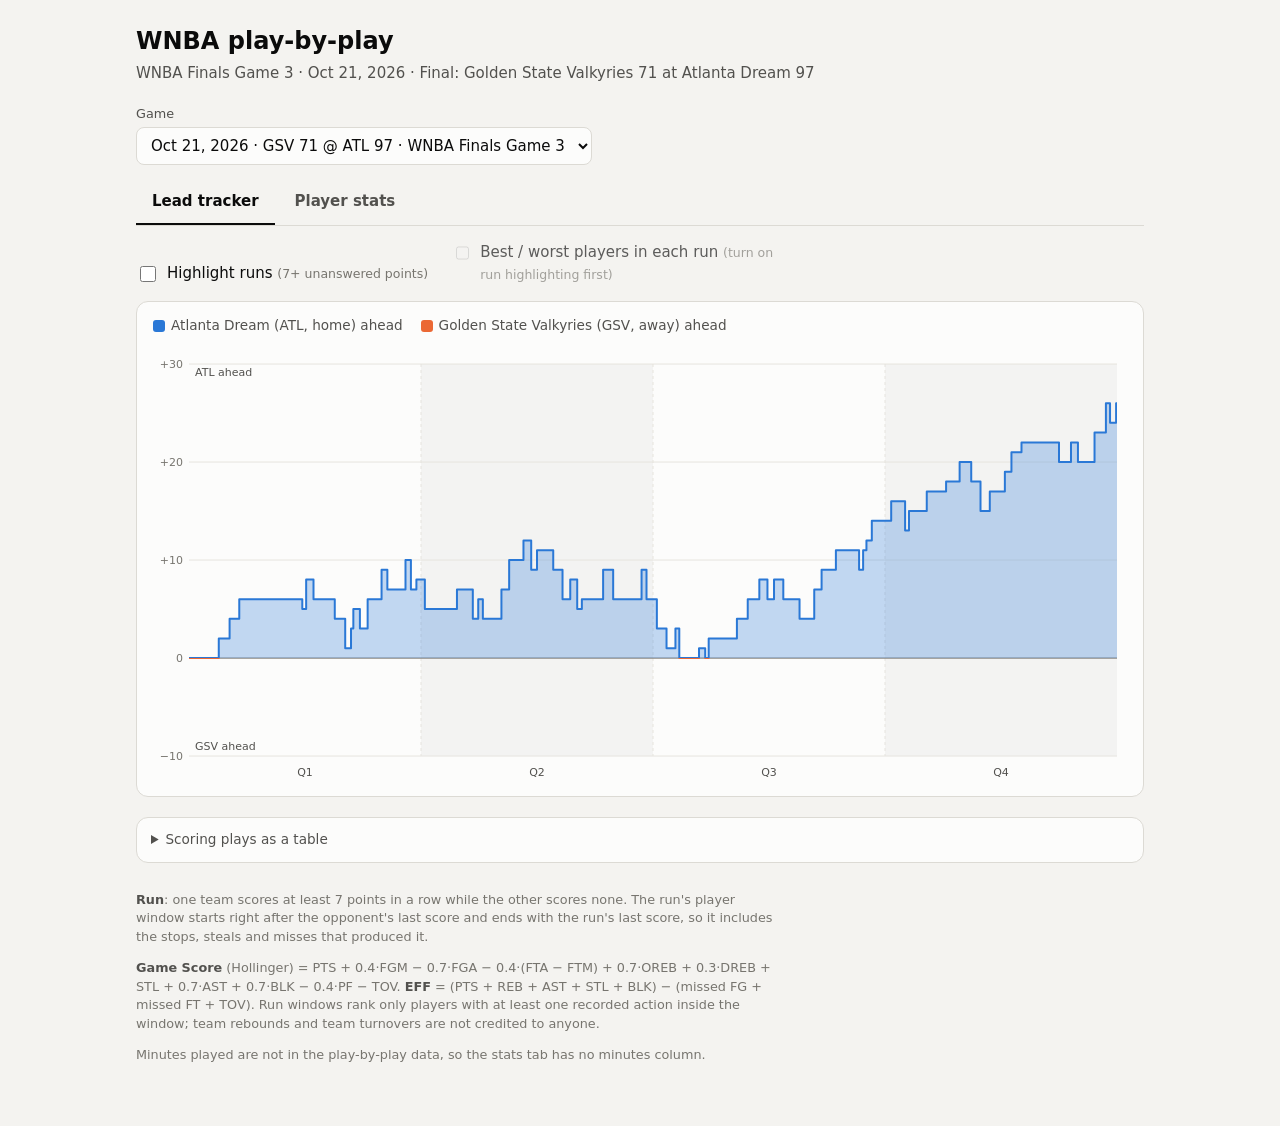
==== web/index.html @ 658a9837 "Add WNBA play-by-play fetcher and lead tracker web viewer - fetch_pbp.py: download a wnba.com game p" ====
<!doctype html>
<html lang="en">
<head>
  <meta charset="utf-8">
  <meta name="viewport" content="width=device-width, initial-scale=1">
  <title>WNBA Play-by-Play</title>
  <link rel="icon" href="data:,">
  <link rel="stylesheet" href="style.css">
</head>
<body>
  <main class="page">
    <header class="page-head">
      <h1>WNBA play-by-play</h1>
      <p id="game-summary" class="summary" aria-live="polite"></p>
    </header>

    <section class="controls" aria-label="Game">
      <div class="field">
        <label for="game-select">Game</label>
        <select id="game-select" disabled><option>Loading…</option></select>
      </div>
    </section>

    <p id="message" class="message" role="status" hidden></p>

    <div class="tabs" role="tablist" aria-label="Views">
      <button type="button" role="tab" id="tab-lead" aria-controls="panel-lead" aria-selected="true">Lead tracker</button>
      <button type="button" role="tab" id="tab-stats" aria-controls="panel-stats" aria-selected="false" tabindex="-1">Player stats</button>
    </div>

    <div role="tabpanel" id="panel-lead" aria-labelledby="tab-lead" tabindex="0">
      <section class="controls" aria-label="Lead tracker options">
        <label class="check">
          <input type="checkbox" id="show-runs">
          <span>Highlight runs <small>(7+ unanswered points)</small></span>
        </label>
        <label class="check">
          <input type="checkbox" id="show-players" disabled>
          <span>Best / worst players in each run <small id="players-hint">(turn on run highlighting first)</small></span>
        </label>
      </section>

      <section class="chart-card" aria-label="Lead tracker chart">
        <ul class="legend" id="legend" aria-label="Legend"></ul>
        <div id="chart" class="chart"></div>
        <p id="chart-note" class="note" hidden></p>
      </section>

      <section id="runs" class="runs" aria-label="Runs" hidden></section>

      <details class="table-view" id="table-view" hidden>
        <summary>Scoring plays as a table</summary>
        <div class="table-scroll"><table id="plays-table"></table></div>
      </details>
    </div>

    <div role="tabpanel" id="panel-stats" aria-labelledby="tab-stats" tabindex="0" hidden>
      <div id="stats"></div>
    </div>

    <footer class="foot">
      <p><strong>Run</strong>: one team scores at least 7 points in a row while the other scores none. The run's player window starts right after the opponent's last score and ends with the run's last score, so it includes the stops, steals and misses that produced it.</p>
      <p><strong>Game Score</strong> (Hollinger) = PTS + 0.4·FGM − 0.7·FGA − 0.4·(FTA − FTM) + 0.7·OREB + 0.3·DREB + STL + 0.7·AST + 0.7·BLK − 0.4·PF − TOV.
         <strong>EFF</strong> = (PTS + REB + AST + STL + BLK) − (missed FG + missed FT + TOV).
         Run windows rank only players with at least one recorded action inside the window; team rebounds and team turnovers are not credited to anyone.</p>
      <p>Minutes played are not in the play-by-play data, so the stats tab has no minutes column.</p>
    </footer>
  </main>
  <script type="module" src="app.js"></script>
</body>
</html>
---- web/style.css ----
:root {
  color-scheme: light;
  --surface-0: #f4f3f0;
  --surface-1: #fcfcfb;
  --border: #dcdad4;
  --text-primary: #0b0b0b;
  --text-secondary: #52514e;
  --text-muted: #77756f;
  --grid: #e6e4de;
  --zero: #8b8983;
  --home: #2a78d6;   /* categorical slot 1 */
  --away: #eb6834;   /* categorical slot 2 */
  --focus: #2a78d6;
}
@media (prefers-color-scheme: dark) {
  :root:not([data-theme="light"]) {
    color-scheme: dark;
    --surface-0: #121211;
    --surface-1: #1a1a19;
    --border: #36352f;
    --text-primary: #f0efec;
    --text-secondary: #c3c2b7;
    --text-muted: #96948b;
    --grid: #2b2a26;
    --zero: #77756f;
    --home: #3987e5;
    --away: #d95926;
    --focus: #6aa6ee;
  }
}

* { box-sizing: border-box; }
body {
  margin: 0;
  background: var(--surface-0);
  color: var(--text-primary);
  font: 15px/1.45 system-ui, -apple-system, "Segoe UI", Roboto, sans-serif;
}
.page { max-width: 1040px; margin: 0 auto; padding: 24px 16px 48px; }
h1 { margin: 0 0 4px; font-size: 1.5rem; }
.summary { margin: 0; color: var(--text-secondary); min-height: 1.45em; }

.controls {
  display: flex; flex-wrap: wrap; gap: 12px 24px; align-items: flex-end;
  margin: 20px 0 16px;
}
.field { display: flex; flex-direction: column; gap: 4px; min-width: min(100%, 320px); }
.field label { font-size: 0.8rem; color: var(--text-secondary); }
select {
  font: inherit; color: var(--text-primary); background: var(--surface-1);
  border: 1px solid var(--border); border-radius: 8px; padding: 8px 10px;
}
.check { display: flex; gap: 8px; align-items: flex-start; cursor: pointer; max-width: 340px; }
.check input { margin-top: 3px; width: 16px; height: 16px; accent-color: var(--home); }
.check small { color: var(--text-muted); }
.check:has(input:disabled) { cursor: not-allowed; opacity: 0.65; }
:focus-visible { outline: 2px solid var(--focus); outline-offset: 2px; }

.message {
  background: var(--surface-1); border: 1px solid var(--border); border-radius: 8px;
  padding: 12px 14px; margin: 0 0 16px;
}
.message code { background: var(--surface-0); padding: 1px 5px; border-radius: 4px; }

.chart-card {
  background: var(--surface-1); border: 1px solid var(--border); border-radius: 12px;
  padding: 14px 12px 10px;
}
.legend { display: flex; flex-wrap: wrap; gap: 6px 18px; list-style: none; margin: 0 4px 8px; padding: 0;
  color: var(--text-secondary); font-size: 0.85rem; }
.legend li { display: flex; align-items: center; gap: 6px; }
.swatch { width: 12px; height: 12px; border-radius: 3px; flex: none; }
.swatch.home, .bg-home { background: var(--home); }
.swatch.away, .bg-away { background: var(--away); }
.chart { position: relative; width: 100%; touch-action: pan-y; }
.chart svg { display: block; width: 100%; height: auto; overflow: visible; }
.note { margin: 6px 4px 0; color: var(--text-muted); font-size: 0.8rem; }

/* SVG parts */
.ax-text { fill: var(--text-muted); font-size: 11px; }
.ax-label { fill: var(--text-secondary); font-size: 11px; }
.grid-line { stroke: var(--grid); stroke-width: 1; }
.zero-line { stroke: var(--zero); stroke-width: 1.25; }
.band { fill: var(--text-primary); opacity: 0.035; }
.period-line { stroke: var(--grid); stroke-width: 1; stroke-dasharray: 3 3; }
.halo { stroke: var(--surface-1); fill: none; stroke-linecap: round; stroke-linejoin: round; }
.run-badge { fill: var(--surface-1); stroke-width: 2; }
.run-num { fill: var(--text-primary); font-size: 11px; font-weight: 600; text-anchor: middle; dominant-baseline: central; pointer-events: none; }
.cross { stroke: var(--text-muted); stroke-width: 1; stroke-dasharray: 3 3; }
.cross-dot { fill: var(--surface-1); stroke: var(--text-primary); stroke-width: 2; }
.run-hit { cursor: pointer; }

.tooltip {
  position: absolute; z-index: 2; pointer-events: none; min-width: 170px; max-width: 260px;
  background: var(--surface-1); color: var(--text-primary);
  border: 1px solid var(--border); border-radius: 8px; padding: 8px 10px;
  box-shadow: 0 4px 14px rgba(0,0,0,0.18); font-size: 0.82rem;
}
.tooltip .t-time { color: var(--text-secondary); font-size: 0.75rem; }
.tooltip .t-score { font-weight: 600; font-variant-numeric: tabular-nums; }
.tooltip .t-play { color: var(--text-secondary); margin-top: 4px; }

/* Run cards */
.runs { margin-top: 20px; display: grid; gap: 12px; grid-template-columns: repeat(auto-fill, minmax(min(100%, 440px), 1fr)); }
.run-card {
  background: var(--surface-1); border: 1px solid var(--border); border-radius: 12px;
  padding: 12px 14px; border-left: 5px solid var(--text-muted);
}
.run-card.home { border-left-color: var(--home); }
.run-card.away { border-left-color: var(--away); }
.run-card.active { outline: 2px solid var(--text-secondary); outline-offset: 1px; }
.run-card h3 { margin: 0; font-size: 1rem; display: flex; gap: 8px; align-items: baseline; flex-wrap: wrap; }
.run-card .num { font-variant-numeric: tabular-nums; color: var(--text-secondary); }
.run-card .when { margin: 2px 0 10px; color: var(--text-secondary); font-size: 0.85rem; font-variant-numeric: tabular-nums; }
.metrics { display: grid; grid-template-columns: 1fr 1fr; gap: 10px 16px; }
@media (max-width: 520px) { .metrics { grid-template-columns: 1fr; } }
.metric h4 { margin: 0 0 4px; font-size: 0.78rem; font-weight: 600; text-transform: uppercase; letter-spacing: 0.04em; color: var(--text-secondary); }
.who { display: flex; gap: 6px; align-items: baseline; font-size: 0.9rem; margin: 2px 0; }
.who .tag { color: var(--text-secondary); font-size: 0.72rem; width: 3.1em; flex: none; }
.who .names { flex: 1; min-width: 0; }
.who .val { font-variant-numeric: tabular-nums; font-weight: 600; white-space: nowrap; }
.team-chip { display: inline-block; width: 8px; height: 8px; border-radius: 2px; margin-right: 4px; vertical-align: baseline; }
.run-card details { margin-top: 10px; }
.run-card summary, .table-view summary { cursor: pointer; color: var(--text-secondary); font-size: 0.85rem; }

table { border-collapse: collapse; width: 100%; font-size: 0.8rem; font-variant-numeric: tabular-nums; }
th, td { padding: 4px 8px; text-align: right; border-bottom: 1px solid var(--grid); white-space: nowrap; }
th:first-child, td:first-child { text-align: left; }
th { color: var(--text-secondary); font-weight: 600; position: sticky; top: 0; background: var(--surface-1); }
.table-scroll { overflow: auto; max-height: 320px; margin-top: 6px; }
.table-view { margin-top: 20px; background: var(--surface-1); border: 1px solid var(--border); border-radius: 12px; padding: 12px 14px; }
#plays-table td:last-child, #plays-table th:last-child { text-align: left; white-space: normal; }

.foot { margin-top: 28px; color: var(--text-muted); font-size: 0.8rem; max-width: 80ch; }
.foot strong { color: var(--text-secondary); }

.win { opacity: 0; pointer-events: none; }
.win.active { opacity: 0.16; }
g[data-run].active .main { stroke-width: 4.5; }
g[data-run].active .run-badge { stroke-width: 3; }

[hidden] { display: none !important; }
.name-line { display: block; }
.who .tag { width: auto; }
.who > .tag { width: 3.1em; }
.names .tag { color: var(--text-secondary); font-size: 0.72rem; }

/* Tabs */
.tabs { display: flex; gap: 4px; border-bottom: 1px solid var(--border); margin: 4px 0 16px; overflow-x: auto; }
.tabs [role="tab"] {
  font: inherit; font-weight: 600; color: var(--text-secondary); background: none; border: 0;
  border-bottom: 3px solid transparent; padding: 10px 16px; margin-bottom: -1px; cursor: pointer; white-space: nowrap;
}
.tabs [role="tab"]:hover { color: var(--text-primary); }
.tabs [role="tab"][aria-selected="true"] { color: var(--text-primary); border-bottom-color: var(--text-primary); }
[role="tabpanel"]:focus-visible { outline-offset: 4px; }
#panel-lead > .controls { margin-top: 0; }

/* Player stats */
.leaders { display: grid; grid-template-columns: repeat(auto-fit, minmax(min(100%, 260px), 1fr)); gap: 12px; margin-bottom: 16px; }
.leader { display: grid; grid-template-columns: 1fr auto; gap: 2px 12px; align-items: baseline;
  background: var(--surface-1); border: 1px solid var(--border); border-radius: 12px; padding: 10px 14px; }
.leader-title { grid-column: 1 / -1; font-size: 0.75rem; font-weight: 600; text-transform: uppercase; letter-spacing: 0.04em; color: var(--text-secondary); }
.leader-val { font-size: 1.4rem; font-weight: 700; font-variant-numeric: tabular-nums; grid-row: 2; grid-column: 2; }
.leader-who { grid-row: 2; grid-column: 1; }
.tag { color: var(--text-secondary); font-size: 0.72rem; }
.team-stats { background: var(--surface-1); border: 1px solid var(--border); border-radius: 12px; padding: 12px 14px; margin-bottom: 16px; }
.team-stats h2 { margin: 0 0 8px; font-size: 1.05rem; display: flex; align-items: center; gap: 8px; flex-wrap: wrap; }
.team-score { font-variant-numeric: tabular-nums; }
.team-role { color: var(--text-muted); font-size: 0.8rem; font-weight: 400; }
.stats-scroll { max-height: none; overflow-x: auto; }
.stats-table th, .stats-table td { text-align: right; }
.stats-table th.left, .stats-table td.left { text-align: left; position: sticky; left: 0; background: var(--surface-1); }
.stats-table th { top: auto; position: static; }
.stats-table th.left { position: sticky; }
.stats-table th button {
  font: inherit; font-weight: 600; color: var(--text-secondary); background: none; border: 0; padding: 2px 0; cursor: pointer;
  display: inline-flex; gap: 3px; align-items: baseline;
}
.stats-table th button:hover { color: var(--text-primary); }
.stats-table th[aria-sort="ascending"] button, .stats-table th[aria-sort="descending"] button { color: var(--text-primary); }
.stats-table .arrow { font-size: 0.65rem; min-width: 0.8em; }
.stats-table .metric { font-weight: 700; border-left: 1px solid var(--grid); }
.stats-table th.metric { border-left: 1px solid var(--grid); }
.stats-table tbody tr:hover td { background: var(--surface-0); }
.stats-table tfoot td { font-weight: 600; border-top: 2px solid var(--grid); border-bottom: 0; }
.stats-table .metric:not(.left) { background: color-mix(in srgb, var(--text-primary) 4%, transparent); }
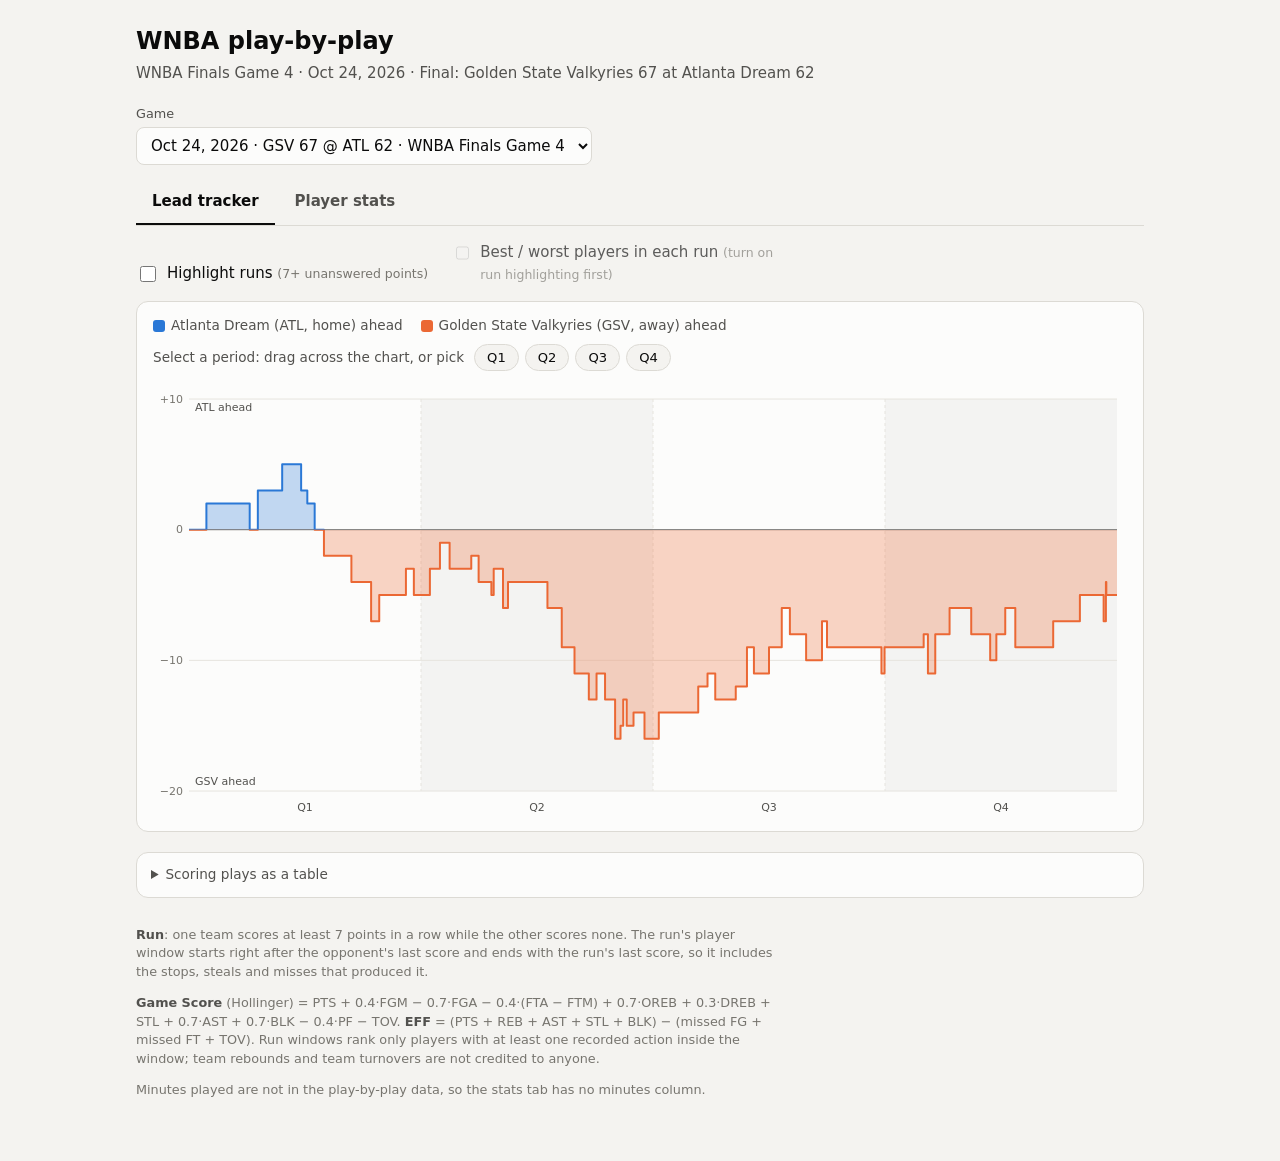
==== commit 96ba5ef9: "Select a period on the lead tracker to rank players in it Dragging across the chart (or pressing Q1-" ====
--- a/web/index.html
+++ b/web/index.html
@@ -42,9 +42,16 @@
 
       <section class="chart-card" aria-label="Lead tracker chart">
         <ul class="legend" id="legend" aria-label="Legend"></ul>
+        <div class="brush-bar">
+          <span class="brush-help">Select a period: drag across the chart, or pick</span>
+          <div class="chips" id="period-chips" role="group" aria-label="Select a period"></div>
+          <button type="button" class="link-btn" id="clear-selection" hidden>Clear selection</button>
+        </div>
         <div id="chart" class="chart"></div>
         <p id="chart-note" class="note" hidden></p>
       </section>
+
+      <section id="selection" class="selection" aria-label="Selected period" aria-live="polite" hidden></section>
 
       <section id="runs" class="runs" aria-label="Runs" hidden></section>
 
--- a/web/style.css
+++ b/web/style.css
@@ -185,3 +185,22 @@
 .stats-table tbody tr:hover td { background: var(--surface-0); }
 .stats-table tfoot td { font-weight: 600; border-top: 2px solid var(--grid); border-bottom: 0; }
 .stats-table .metric:not(.left) { background: color-mix(in srgb, var(--text-primary) 4%, transparent); }
+
+/* Period selection */
+.brush-bar { display: flex; flex-wrap: wrap; align-items: center; gap: 6px 10px; margin: 0 4px 8px; font-size: 0.85rem; color: var(--text-secondary); }
+.chips { display: flex; gap: 6px; }
+.chip {
+  font: inherit; font-size: 0.82rem; color: var(--text-primary); background: var(--surface-0);
+  border: 1px solid var(--border); border-radius: 999px; padding: 3px 12px; cursor: pointer;
+}
+.chip:hover { border-color: var(--text-muted); }
+.chip[aria-pressed="true"] { background: var(--text-primary); color: var(--surface-1); border-color: var(--text-primary); }
+.link-btn { font: inherit; font-size: 0.82rem; color: var(--text-secondary); background: none; border: 0; text-decoration: underline; cursor: pointer; padding: 3px 4px; }
+.link-btn:hover { color: var(--text-primary); }
+.chart svg { cursor: crosshair; user-select: none; -webkit-user-select: none; }
+.chart svg.dragging { cursor: ew-resize; }
+.sel-rect { fill: var(--text-primary); fill-opacity: 0.1; }
+.sel-edge { stroke: var(--text-primary); stroke-width: 1.5; stroke-dasharray: 4 3; }
+.sel-label { paint-order: stroke; stroke: var(--surface-1); stroke-width: 4px; stroke-linejoin: round; fill: var(--text-primary); font-weight: 600; }
+.selection { margin-top: 16px; }
+.selection-card { border-left-color: var(--text-primary); }
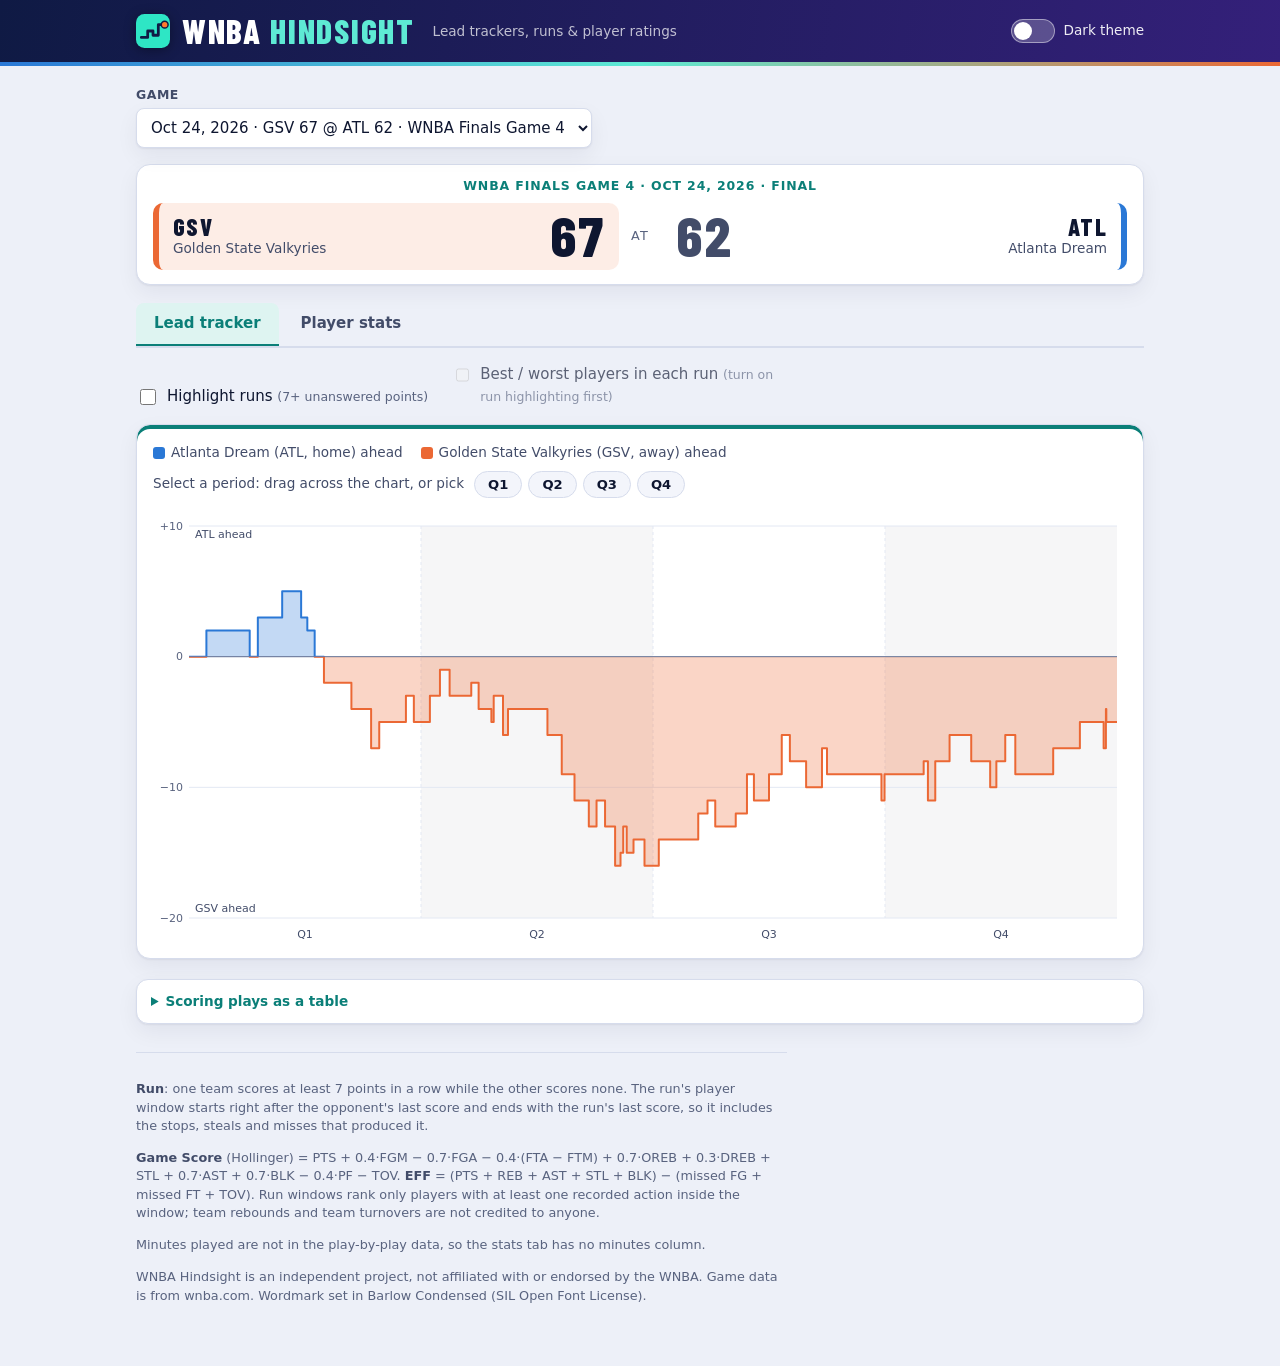
==== commit a8c5ccd4: "Rename the app to WNBA Hindsight and give it a branded look - Branded header bar (gradient, logo mar" ====
--- a/web/index.html
+++ b/web/index.html
@@ -3,17 +3,40 @@
 <head>
   <meta charset="utf-8">
   <meta name="viewport" content="width=device-width, initial-scale=1">
-  <title>WNBA Play-by-Play</title>
-  <link rel="icon" href="data:,">
+  <title>WNBA Hindsight</title>
+  <meta name="description" content="Lead trackers, scoring runs and player ratings for WNBA games.">
+  <link rel="icon" type="image/svg+xml" href="data:image/svg+xml,%3Csvg xmlns='http://www.w3.org/2000/svg' viewBox='0 0 32 32'%3E%3Crect width='32' height='32' rx='8' fill='%232ee6c5'/%3E%3Cpath d='M5 22H11V16H16V20H21V10H27' fill='none' stroke='%23101b45' stroke-width='2.6' stroke-linejoin='round' stroke-linecap='round'/%3E%3Ccircle cx='27' cy='10' r='3.2' fill='%23ff7a2f' stroke='%23101b45' stroke-width='1.4'/%3E%3C/svg%3E">
+  <script>
+    /* Set the theme before first paint so there is no flash: saved choice, else the OS setting. */
+    (function () {
+      var t = null;
+      try { t = localStorage.getItem("hindsight-theme"); } catch (e) {}
+      if (t !== "light" && t !== "dark") t = matchMedia("(prefers-color-scheme: dark)").matches ? "dark" : "light";
+      document.documentElement.dataset.theme = t;
+    })();
+  </script>
   <link rel="stylesheet" href="style.css">
 </head>
 <body>
+  <header class="app-header">
+    <div class="app-header-inner">
+      <a class="brand" href="./" aria-label="WNBA Hindsight home">
+        <svg class="brand-mark" viewBox="0 0 32 32" width="34" height="34" aria-hidden="true" focusable="false">
+          <rect width="32" height="32" rx="8" fill="#2ee6c5"/>
+          <path d="M5 22H11V16H16V20H21V10H27" fill="none" stroke="#101b45" stroke-width="2.6" stroke-linejoin="round" stroke-linecap="round"/>
+          <circle cx="27" cy="10" r="3.2" fill="#ff7a2f" stroke="#101b45" stroke-width="1.4"/>
+        </svg>
+        <h1 class="brand-name"><span class="brand-wnba">WNBA</span> <span class="brand-hind">Hindsight</span></h1>
+      </a>
+      <p class="brand-tag">Lead trackers, runs &amp; player ratings</p>
+      <label class="theme-switch">
+        <input type="checkbox" id="theme-toggle">
+        <span>Dark theme</span>
+      </label>
+    </div>
+  </header>
+
   <main class="page">
-    <header class="page-head">
-      <h1>WNBA play-by-play</h1>
-      <p id="game-summary" class="summary" aria-live="polite"></p>
-    </header>
-
     <section class="controls" aria-label="Game">
       <div class="field">
         <label for="game-select">Game</label>
@@ -22,6 +45,8 @@
     </section>
 
     <p id="message" class="message" role="status" hidden></p>
+
+    <section id="game-summary" class="scoreboard" aria-label="Game summary" aria-live="polite"></section>
 
     <div class="tabs" role="tablist" aria-label="Views">
       <button type="button" role="tab" id="tab-lead" aria-controls="panel-lead" aria-selected="true">Lead tracker</button>
@@ -71,6 +96,8 @@
          <strong>EFF</strong> = (PTS + REB + AST + STL + BLK) − (missed FG + missed FT + TOV).
          Run windows rank only players with at least one recorded action inside the window; team rebounds and team turnovers are not credited to anyone.</p>
       <p>Minutes played are not in the play-by-play data, so the stats tab has no minutes column.</p>
+      <p class="legal">WNBA Hindsight is an independent project, not affiliated with or endorsed by the WNBA. Game data is from wnba.com.
+         Wordmark set in Barlow Condensed (SIL Open Font License).</p>
     </footer>
   </main>
   <script type="module" src="app.js"></script>
--- a/web/style.css
+++ b/web/style.css
@@ -1,31 +1,74 @@
+/* WNBA Hindsight
+   Themes: tokens below. index.html sets <html data-theme="light|dark"> before first paint;
+   the media query only matters if scripting is off. */
+
+@font-face {
+  font-family: "Barlow Condensed";
+  font-style: normal;
+  font-weight: 800;
+  font-display: swap;
+  src: url("fonts/BarlowCondensed-800.woff2") format("woff2");
+}
+
 :root {
   color-scheme: light;
-  --surface-0: #f4f3f0;
-  --surface-1: #fcfcfb;
-  --border: #dcdad4;
-  --text-primary: #0b0b0b;
-  --text-secondary: #52514e;
-  --text-muted: #77756f;
-  --grid: #e6e4de;
-  --zero: #8b8983;
-  --home: #2a78d6;   /* categorical slot 1 */
-  --away: #eb6834;   /* categorical slot 2 */
+  --display: "Barlow Condensed", "Arial Narrow", "Helvetica Neue", Impact, sans-serif;
+
+  --surface-0: #edf0f8;   /* page */
+  --surface-1: #ffffff;   /* cards */
+  --surface-2: #f3f5fb;   /* tinted fills: chips, table heads */
+  --border: #d6dcec;
+  --text-primary: #0e1630;
+  --text-secondary: #424c69;
+  --text-muted: #59637f;
+  --grid: #e3e8f3;
+  --zero: #7d88a3;
+  --shadow: 0 1px 2px rgba(14, 22, 48, 0.06), 0 8px 22px rgba(14, 22, 48, 0.06);
+
+  --home: #2a78d6;        /* categorical slot 1 */
+  --away: #eb6834;        /* categorical slot 2 */
+  --sel: #6250d6;         /* period selection (violet, not a team color) */
   --focus: #2a78d6;
+  --accent: #0b7f78;      /* brand teal, for text and controls on surfaces */
+  --accent-soft: #def4f1;
+  --on-accent: #ffffff;
+
+  --brand-from: #0f1a44;  /* header gradient */
+  --brand-to: #34207a;
+  --brand-mint: #5eead4;
+}
+:root[data-theme="dark"] {
+  color-scheme: dark;
+  --surface-0: #0a0f20;
+  --surface-1: #131a30;
+  --surface-2: #1a2342;
+  --border: #283253;
+  --text-primary: #eaf0ff;
+  --text-secondary: #b8c3e0;
+  --text-muted: #8f9cc0;
+  --grid: #222b47;
+  --zero: #66728f;
+  --shadow: 0 1px 2px rgba(0, 0, 0, 0.4), 0 8px 22px rgba(0, 0, 0, 0.3);
+
+  --home: #3987e5;
+  --away: #d95926;
+  --sel: #9085e9;
+  --focus: #6aa6ee;
+  --accent: #2dd4bf;
+  --accent-soft: #11373a;
+  --on-accent: #06222a;
+
+  --brand-from: #080d24;
+  --brand-to: #25135a;
 }
 @media (prefers-color-scheme: dark) {
-  :root:not([data-theme="light"]) {
+  :root:not([data-theme]) {
     color-scheme: dark;
-    --surface-0: #121211;
-    --surface-1: #1a1a19;
-    --border: #36352f;
-    --text-primary: #f0efec;
-    --text-secondary: #c3c2b7;
-    --text-muted: #96948b;
-    --grid: #2b2a26;
-    --zero: #77756f;
-    --home: #3987e5;
-    --away: #d95926;
-    --focus: #6aa6ee;
+    --surface-0: #0a0f20; --surface-1: #131a30; --surface-2: #1a2342; --border: #283253;
+    --text-primary: #eaf0ff; --text-secondary: #b8c3e0; --text-muted: #8f9cc0; --grid: #222b47; --zero: #66728f;
+    --home: #3987e5; --away: #d95926; --sel: #9085e9; --focus: #6aa6ee;
+    --accent: #2dd4bf; --accent-soft: #11373a; --on-accent: #06222a;
+    --brand-from: #080d24; --brand-to: #25135a;
   }
 }
 
@@ -36,35 +79,118 @@
   color: var(--text-primary);
   font: 15px/1.45 system-ui, -apple-system, "Segoe UI", Roboto, sans-serif;
 }
-.page { max-width: 1040px; margin: 0 auto; padding: 24px 16px 48px; }
-h1 { margin: 0 0 4px; font-size: 1.5rem; }
-.summary { margin: 0; color: var(--text-secondary); min-height: 1.45em; }
-
-.controls {
-  display: flex; flex-wrap: wrap; gap: 12px 24px; align-items: flex-end;
-  margin: 20px 0 16px;
-}
-.field { display: flex; flex-direction: column; gap: 4px; min-width: min(100%, 320px); }
-.field label { font-size: 0.8rem; color: var(--text-secondary); }
+[hidden] { display: none !important; }
+:focus-visible { outline: 2px solid var(--focus); outline-offset: 2px; }
+
+/* ---------- Header ---------- */
+.app-header {
+  background: linear-gradient(100deg, var(--brand-from), var(--brand-to));
+  color: #fff;
+}
+.app-header::after {   /* team-color stripe: home blue to away orange */
+  content: ""; display: block; height: 4px;
+  background: linear-gradient(90deg, var(--home), var(--brand-mint) 50%, var(--away));
+}
+.app-header-inner {
+  max-width: 1040px; margin: 0 auto; padding: 14px 16px;
+  display: flex; align-items: center; gap: 8px 18px; flex-wrap: wrap;
+}
+.brand { display: flex; align-items: center; gap: 12px; color: inherit; text-decoration: none; }
+.brand:focus-visible, .theme-switch input:focus-visible { outline-color: #fff; }
+.brand-mark { flex: none; filter: drop-shadow(0 2px 6px rgba(0, 0, 0, 0.35)); }
+.brand-name {
+  margin: 0; font-family: var(--display); font-weight: 800; font-size: 2.1rem; line-height: 1;
+  letter-spacing: 0.05em; text-transform: uppercase;
+}
+.brand-wnba { color: #fff; }
+.brand-hind { color: var(--brand-mint); }
+.brand-tag { margin: 2px 0 0; color: rgba(255, 255, 255, 0.72); font-size: 0.85rem; flex: 1; min-width: 0; }
+.theme-switch { margin-left: auto; display: flex; align-items: center; gap: 9px; color: rgba(255, 255, 255, 0.92); font-size: 0.85rem; cursor: pointer; user-select: none; }
+.theme-switch input {   /* still a real checkbox; drawn as a switch */
+  appearance: none; -webkit-appearance: none; margin: 0; cursor: pointer;
+  width: 44px; height: 24px; border-radius: 999px; position: relative;
+  background: rgba(255, 255, 255, 0.22); border: 1px solid rgba(255, 255, 255, 0.45);
+  transition: background 0.15s;
+}
+.theme-switch input::before {
+  content: ""; position: absolute; top: 2px; left: 2px; width: 18px; height: 18px; border-radius: 50%;
+  background: #fff; transition: transform 0.15s;
+}
+.theme-switch input:checked { background: var(--brand-mint); border-color: var(--brand-mint); }
+.theme-switch input:checked::before { transform: translateX(20px); background: #0f1a44; }
+@media (prefers-reduced-motion: reduce) { .theme-switch input, .theme-switch input::before { transition: none; } }
+@media (max-width: 640px) {
+  .brand-name { font-size: 1.8rem; }
+  .brand-tag { display: none; }
+}
+
+/* ---------- Page ---------- */
+.page { max-width: 1040px; margin: 0 auto; padding: 20px 16px 48px; }
+.controls { display: flex; flex-wrap: wrap; gap: 12px 24px; align-items: flex-end; margin: 0 0 16px; }
+.field { display: flex; flex-direction: column; gap: 4px; min-width: min(100%, 340px); }
+.field label { font-size: 0.78rem; font-weight: 600; letter-spacing: 0.04em; text-transform: uppercase; color: var(--text-secondary); }
 select {
   font: inherit; color: var(--text-primary); background: var(--surface-1);
-  border: 1px solid var(--border); border-radius: 8px; padding: 8px 10px;
+  border: 1px solid var(--border); border-radius: 8px; padding: 9px 10px; box-shadow: var(--shadow);
 }
 .check { display: flex; gap: 8px; align-items: flex-start; cursor: pointer; max-width: 340px; }
-.check input { margin-top: 3px; width: 16px; height: 16px; accent-color: var(--home); }
+.check input { margin-top: 3px; width: 16px; height: 16px; accent-color: var(--accent); }
 .check small { color: var(--text-muted); }
 .check:has(input:disabled) { cursor: not-allowed; opacity: 0.65; }
-:focus-visible { outline: 2px solid var(--focus); outline-offset: 2px; }
 
 .message {
   background: var(--surface-1); border: 1px solid var(--border); border-radius: 8px;
   padding: 12px 14px; margin: 0 0 16px;
 }
-.message code { background: var(--surface-0); padding: 1px 5px; border-radius: 4px; }
-
+.message code { background: var(--surface-2); padding: 1px 5px; border-radius: 4px; }
+
+/* ---------- Scoreboard ---------- */
+.scoreboard {
+  background: var(--surface-1); border: 1px solid var(--border); border-radius: 14px;
+  box-shadow: var(--shadow); padding: 12px 16px 14px; margin-bottom: 18px;
+}
+.scoreboard:empty { display: none; }
+.sb-meta {
+  margin: 0 0 8px; text-align: center; font-size: 0.78rem; font-weight: 600;
+  letter-spacing: 0.07em; text-transform: uppercase; color: var(--accent);
+}
+.sb-teams { display: grid; grid-template-columns: 1fr auto 1fr; align-items: center; gap: 12px; }
+.sb-team { display: flex; align-items: center; justify-content: space-between; gap: 14px; padding: 6px 14px; border-radius: 10px; min-width: 0; }
+.sb-team.away { border-left: 6px solid var(--away); }
+.sb-team.home { border-right: 6px solid var(--home); flex-direction: row-reverse; }
+.sb-id { display: flex; flex-direction: column; min-width: 0; }
+.sb-team.home .sb-id { align-items: flex-end; text-align: right; }
+.sb-tri { font-family: var(--display); font-weight: 800; font-size: 1.5rem; letter-spacing: 0.06em; line-height: 1; }
+.sb-name { color: var(--text-secondary); font-size: 0.85rem; overflow-wrap: anywhere; }
+.sb-score {
+  font-family: var(--display); font-weight: 800; font-size: 3.4rem; line-height: 1;
+  font-variant-numeric: tabular-nums; color: var(--text-secondary);
+}
+.sb-team.winner .sb-score { color: var(--text-primary); }
+.sb-team.away.winner { background: color-mix(in srgb, var(--away) 12%, transparent); }
+.sb-team.home.winner { background: color-mix(in srgb, var(--home) 12%, transparent); }
+.sb-at { color: var(--text-muted); font-size: 0.8rem; text-transform: uppercase; letter-spacing: 0.1em; }
+@media (max-width: 620px) {
+  .sb-teams { grid-template-columns: 1fr; gap: 6px; }
+  .sb-at { display: none; }
+  .sb-score { font-size: 2.6rem; }
+}
+
+/* ---------- Tabs ---------- */
+.tabs { display: flex; gap: 4px; border-bottom: 2px solid var(--border); margin: 4px 0 16px; overflow-x: auto; }
+.tabs [role="tab"] {
+  font: inherit; font-weight: 700; color: var(--text-secondary); background: none; border: 0;
+  border-bottom: 4px solid transparent; border-radius: 8px 8px 0 0; padding: 10px 18px; margin-bottom: -2px;
+  cursor: pointer; white-space: nowrap;
+}
+.tabs [role="tab"]:hover { color: var(--text-primary); background: var(--surface-2); }
+.tabs [role="tab"][aria-selected="true"] { color: var(--accent); border-bottom-color: var(--accent); background: var(--accent-soft); }
+[role="tabpanel"]:focus-visible { outline-offset: 4px; }
+
+/* ---------- Lead tracker ---------- */
 .chart-card {
-  background: var(--surface-1); border: 1px solid var(--border); border-radius: 12px;
-  padding: 14px 12px 10px;
+  background: var(--surface-1); border: 1px solid var(--border); border-radius: 14px; box-shadow: var(--shadow), inset 0 4px 0 var(--accent);
+  padding: 18px 12px 10px;
 }
 .legend { display: flex; flex-wrap: wrap; gap: 6px 18px; list-style: none; margin: 0 4px 8px; padding: 0;
   color: var(--text-secondary); font-size: 0.85rem; }
@@ -73,7 +199,8 @@
 .swatch.home, .bg-home { background: var(--home); }
 .swatch.away, .bg-away { background: var(--away); }
 .chart { position: relative; width: 100%; touch-action: pan-y; }
-.chart svg { display: block; width: 100%; height: auto; overflow: visible; }
+.chart svg { display: block; width: 100%; height: auto; overflow: visible; cursor: crosshair; user-select: none; -webkit-user-select: none; }
+.chart svg.dragging { cursor: ew-resize; }
 .note { margin: 6px 4px 0; color: var(--text-muted); font-size: 0.8rem; }
 
 /* SVG parts */
@@ -89,118 +216,113 @@
 .cross { stroke: var(--text-muted); stroke-width: 1; stroke-dasharray: 3 3; }
 .cross-dot { fill: var(--surface-1); stroke: var(--text-primary); stroke-width: 2; }
 .run-hit { cursor: pointer; }
+.win { opacity: 0; pointer-events: none; }
+.win.active { opacity: 0.16; }
+g[data-run].active .main { stroke-width: 4.5; }
+g[data-run].active .run-badge { stroke-width: 3; }
 
 .tooltip {
   position: absolute; z-index: 2; pointer-events: none; min-width: 170px; max-width: 260px;
   background: var(--surface-1); color: var(--text-primary);
   border: 1px solid var(--border); border-radius: 8px; padding: 8px 10px;
-  box-shadow: 0 4px 14px rgba(0,0,0,0.18); font-size: 0.82rem;
+  box-shadow: 0 4px 14px rgba(0, 0, 0, 0.22); font-size: 0.82rem;
 }
 .tooltip .t-time { color: var(--text-secondary); font-size: 0.75rem; }
 .tooltip .t-score { font-weight: 600; font-variant-numeric: tabular-nums; }
 .tooltip .t-play { color: var(--text-secondary); margin-top: 4px; }
 
+/* Period selection */
+.brush-bar { display: flex; flex-wrap: wrap; align-items: center; gap: 6px 10px; margin: 0 4px 8px; font-size: 0.85rem; color: var(--text-secondary); }
+.chips { display: flex; gap: 6px; }
+.chip {
+  font: inherit; font-size: 0.82rem; font-weight: 600; color: var(--text-primary); background: var(--surface-2);
+  border: 1px solid var(--border); border-radius: 999px; padding: 3px 13px; cursor: pointer;
+}
+.chip:hover { border-color: var(--accent); color: var(--accent); }
+.chip[aria-pressed="true"] { background: var(--accent); color: var(--on-accent); border-color: var(--accent); }
+.link-btn { font: inherit; font-size: 0.82rem; color: var(--accent); background: none; border: 0; text-decoration: underline; cursor: pointer; padding: 3px 4px; }
+.sel-rect { fill: var(--sel); fill-opacity: 0.22; }
+.sel-edge { stroke: var(--sel); stroke-width: 2; }
+.sel-label { paint-order: stroke; stroke: var(--surface-1); stroke-width: 4px; stroke-linejoin: round; fill: var(--text-primary); font-weight: 600; }
+/* no browser text/element highlight on the chart, and none anywhere while a selection drag is in progress */
+.chart svg *::selection, .chart svg::selection { background: transparent; }
+body.brushing, body.brushing * { user-select: none !important; -webkit-user-select: none !important; cursor: ew-resize !important; }
+body.brushing ::selection { background: transparent !important; }
+.selection { margin-top: 16px; }
+.selection-card { border-left-color: var(--sel) !important; }
+
 /* Run cards */
 .runs { margin-top: 20px; display: grid; gap: 12px; grid-template-columns: repeat(auto-fill, minmax(min(100%, 440px), 1fr)); }
 .run-card {
-  background: var(--surface-1); border: 1px solid var(--border); border-radius: 12px;
-  padding: 12px 14px; border-left: 5px solid var(--text-muted);
+  background: var(--surface-1); border: 1px solid var(--border); border-radius: 12px; box-shadow: var(--shadow);
+  padding: 12px 14px; border-left: 6px solid var(--text-muted);
 }
 .run-card.home { border-left-color: var(--home); }
 .run-card.away { border-left-color: var(--away); }
-.run-card.active { outline: 2px solid var(--text-secondary); outline-offset: 1px; }
+.run-card.active { outline: 2px solid var(--accent); outline-offset: 1px; }
 .run-card h3 { margin: 0; font-size: 1rem; display: flex; gap: 8px; align-items: baseline; flex-wrap: wrap; }
 .run-card .num { font-variant-numeric: tabular-nums; color: var(--text-secondary); }
 .run-card .when { margin: 2px 0 10px; color: var(--text-secondary); font-size: 0.85rem; font-variant-numeric: tabular-nums; }
 .metrics { display: grid; grid-template-columns: 1fr 1fr; gap: 10px 16px; }
 @media (max-width: 520px) { .metrics { grid-template-columns: 1fr; } }
-.metric h4 { margin: 0 0 4px; font-size: 0.78rem; font-weight: 600; text-transform: uppercase; letter-spacing: 0.04em; color: var(--text-secondary); }
+.metric { background: var(--surface-2); border-radius: 10px; padding: 8px 10px; }
+.metric h4 { margin: 0 0 4px; font-size: 0.74rem; font-weight: 700; text-transform: uppercase; letter-spacing: 0.06em; color: var(--accent); }
 .who { display: flex; gap: 6px; align-items: baseline; font-size: 0.9rem; margin: 2px 0; }
 .who .tag { color: var(--text-secondary); font-size: 0.72rem; width: 3.1em; flex: none; }
 .who .names { flex: 1; min-width: 0; }
-.who .val { font-variant-numeric: tabular-nums; font-weight: 600; white-space: nowrap; }
+.who .val { font-variant-numeric: tabular-nums; font-weight: 700; white-space: nowrap; }
+.name-line { display: block; }
+.tag { color: var(--text-secondary); font-size: 0.72rem; }
+.names .tag { color: var(--text-secondary); font-size: 0.72rem; }
 .team-chip { display: inline-block; width: 8px; height: 8px; border-radius: 2px; margin-right: 4px; vertical-align: baseline; }
 .run-card details { margin-top: 10px; }
-.run-card summary, .table-view summary { cursor: pointer; color: var(--text-secondary); font-size: 0.85rem; }
+.run-card summary, .table-view summary { cursor: pointer; color: var(--accent); font-size: 0.85rem; font-weight: 600; }
 
 table { border-collapse: collapse; width: 100%; font-size: 0.8rem; font-variant-numeric: tabular-nums; }
 th, td { padding: 4px 8px; text-align: right; border-bottom: 1px solid var(--grid); white-space: nowrap; }
 th:first-child, td:first-child { text-align: left; }
-th { color: var(--text-secondary); font-weight: 600; position: sticky; top: 0; background: var(--surface-1); }
+th { color: var(--text-secondary); font-weight: 700; position: sticky; top: 0; background: var(--surface-2); }
 .table-scroll { overflow: auto; max-height: 320px; margin-top: 6px; }
-.table-view { margin-top: 20px; background: var(--surface-1); border: 1px solid var(--border); border-radius: 12px; padding: 12px 14px; }
+.table-view { margin-top: 20px; background: var(--surface-1); border: 1px solid var(--border); border-radius: 12px; box-shadow: var(--shadow); padding: 12px 14px; }
 #plays-table td:last-child, #plays-table th:last-child { text-align: left; white-space: normal; }
 
-.foot { margin-top: 28px; color: var(--text-muted); font-size: 0.8rem; max-width: 80ch; }
-.foot strong { color: var(--text-secondary); }
-
-.win { opacity: 0; pointer-events: none; }
-.win.active { opacity: 0.16; }
-g[data-run].active .main { stroke-width: 4.5; }
-g[data-run].active .run-badge { stroke-width: 3; }
-
-[hidden] { display: none !important; }
-.name-line { display: block; }
-.who .tag { width: auto; }
-.who > .tag { width: 3.1em; }
-.names .tag { color: var(--text-secondary); font-size: 0.72rem; }
-
-/* Tabs */
-.tabs { display: flex; gap: 4px; border-bottom: 1px solid var(--border); margin: 4px 0 16px; overflow-x: auto; }
-.tabs [role="tab"] {
-  font: inherit; font-weight: 600; color: var(--text-secondary); background: none; border: 0;
-  border-bottom: 3px solid transparent; padding: 10px 16px; margin-bottom: -1px; cursor: pointer; white-space: nowrap;
-}
-.tabs [role="tab"]:hover { color: var(--text-primary); }
-.tabs [role="tab"][aria-selected="true"] { color: var(--text-primary); border-bottom-color: var(--text-primary); }
-[role="tabpanel"]:focus-visible { outline-offset: 4px; }
-#panel-lead > .controls { margin-top: 0; }
-
-/* Player stats */
+/* ---------- Player stats ---------- */
 .leaders { display: grid; grid-template-columns: repeat(auto-fit, minmax(min(100%, 260px), 1fr)); gap: 12px; margin-bottom: 16px; }
-.leader { display: grid; grid-template-columns: 1fr auto; gap: 2px 12px; align-items: baseline;
-  background: var(--surface-1); border: 1px solid var(--border); border-radius: 12px; padding: 10px 14px; }
-.leader-title { grid-column: 1 / -1; font-size: 0.75rem; font-weight: 600; text-transform: uppercase; letter-spacing: 0.04em; color: var(--text-secondary); }
-.leader-val { font-size: 1.4rem; font-weight: 700; font-variant-numeric: tabular-nums; grid-row: 2; grid-column: 2; }
+.leader {
+  display: grid; grid-template-columns: 1fr auto; gap: 2px 12px; align-items: baseline;
+  background: var(--surface-1); border: 1px solid var(--border); border-radius: 12px; box-shadow: var(--shadow), inset 0 4px 0 var(--accent);
+  padding: 14px 14px 10px;
+}
+.leader-title { grid-column: 1 / -1; font-size: 0.74rem; font-weight: 700; text-transform: uppercase; letter-spacing: 0.06em; color: var(--accent); }
+.leader-val { font-family: var(--display); font-weight: 800; font-size: 2.2rem; line-height: 1; font-variant-numeric: tabular-nums; grid-row: 2; grid-column: 2; }
 .leader-who { grid-row: 2; grid-column: 1; }
-.tag { color: var(--text-secondary); font-size: 0.72rem; }
-.team-stats { background: var(--surface-1); border: 1px solid var(--border); border-radius: 12px; padding: 12px 14px; margin-bottom: 16px; }
+.team-stats { background: var(--surface-1); border: 1px solid var(--border); border-radius: 14px; box-shadow: var(--shadow); padding: 16px 14px 12px; margin-bottom: 16px; }
+.team-stats[data-side="home"] { box-shadow: var(--shadow), inset 0 5px 0 var(--home); }
+.team-stats[data-side="away"] { box-shadow: var(--shadow), inset 0 5px 0 var(--away); }
 .team-stats h2 { margin: 0 0 8px; font-size: 1.05rem; display: flex; align-items: center; gap: 8px; flex-wrap: wrap; }
-.team-score { font-variant-numeric: tabular-nums; }
+.team-score { font-family: var(--display); font-weight: 800; font-size: 1.6rem; line-height: 1; font-variant-numeric: tabular-nums; }
 .team-role { color: var(--text-muted); font-size: 0.8rem; font-weight: 400; }
 .stats-scroll { max-height: none; overflow-x: auto; }
 .stats-table th, .stats-table td { text-align: right; }
 .stats-table th.left, .stats-table td.left { text-align: left; position: sticky; left: 0; background: var(--surface-1); }
 .stats-table th { top: auto; position: static; }
-.stats-table th.left { position: sticky; }
+.stats-table th.left { position: sticky; background: var(--surface-2); }
 .stats-table th button {
-  font: inherit; font-weight: 600; color: var(--text-secondary); background: none; border: 0; padding: 2px 0; cursor: pointer;
+  font: inherit; font-weight: 700; color: var(--text-secondary); background: none; border: 0; padding: 2px 0; cursor: pointer;
   display: inline-flex; gap: 3px; align-items: baseline;
 }
-.stats-table th button:hover { color: var(--text-primary); }
-.stats-table th[aria-sort="ascending"] button, .stats-table th[aria-sort="descending"] button { color: var(--text-primary); }
+.stats-table th button:hover { color: var(--accent); }
+.stats-table th[aria-sort="ascending"] button, .stats-table th[aria-sort="descending"] button { color: var(--accent); }
 .stats-table .arrow { font-size: 0.65rem; min-width: 0.8em; }
-.stats-table .metric { font-weight: 700; border-left: 1px solid var(--grid); }
-.stats-table th.metric { border-left: 1px solid var(--grid); }
-.stats-table tbody tr:hover td { background: var(--surface-0); }
-.stats-table tfoot td { font-weight: 600; border-top: 2px solid var(--grid); border-bottom: 0; }
-.stats-table .metric:not(.left) { background: color-mix(in srgb, var(--text-primary) 4%, transparent); }
-
-/* Period selection */
-.brush-bar { display: flex; flex-wrap: wrap; align-items: center; gap: 6px 10px; margin: 0 4px 8px; font-size: 0.85rem; color: var(--text-secondary); }
-.chips { display: flex; gap: 6px; }
-.chip {
-  font: inherit; font-size: 0.82rem; color: var(--text-primary); background: var(--surface-0);
-  border: 1px solid var(--border); border-radius: 999px; padding: 3px 12px; cursor: pointer;
-}
-.chip:hover { border-color: var(--text-muted); }
-.chip[aria-pressed="true"] { background: var(--text-primary); color: var(--surface-1); border-color: var(--text-primary); }
-.link-btn { font: inherit; font-size: 0.82rem; color: var(--text-secondary); background: none; border: 0; text-decoration: underline; cursor: pointer; padding: 3px 4px; }
-.link-btn:hover { color: var(--text-primary); }
-.chart svg { cursor: crosshair; user-select: none; -webkit-user-select: none; }
-.chart svg.dragging { cursor: ew-resize; }
-.sel-rect { fill: var(--text-primary); fill-opacity: 0.1; }
-.sel-edge { stroke: var(--text-primary); stroke-width: 1.5; stroke-dasharray: 4 3; }
-.sel-label { paint-order: stroke; stroke: var(--surface-1); stroke-width: 4px; stroke-linejoin: round; fill: var(--text-primary); font-weight: 600; }
-.selection { margin-top: 16px; }
-.selection-card { border-left-color: var(--text-primary); }
+.stats-table .metric { font-weight: 700; }
+.stats-table tbody tr:hover td { background: var(--accent-soft); }
+.stats-table tfoot td { font-weight: 700; border-top: 2px solid var(--grid); border-bottom: 0; background: var(--surface-2); }
+.stats-table .metric:not(.left) { background: var(--accent-soft); }
+.stats-table th.metric:not(.left) { background: var(--accent-soft); }
+.stats-table tfoot td.metric:not(.left) { background: var(--accent-soft); }
+.stats-table tbody tr:hover td.left { background: var(--accent-soft); }
+
+/* ---------- Footer ---------- */
+.foot { margin-top: 28px; padding-top: 14px; border-top: 1px solid var(--border); color: var(--text-muted); font-size: 0.8rem; max-width: 80ch; }
+.foot strong { color: var(--text-secondary); }
+.foot .legal { margin-top: 14px; }
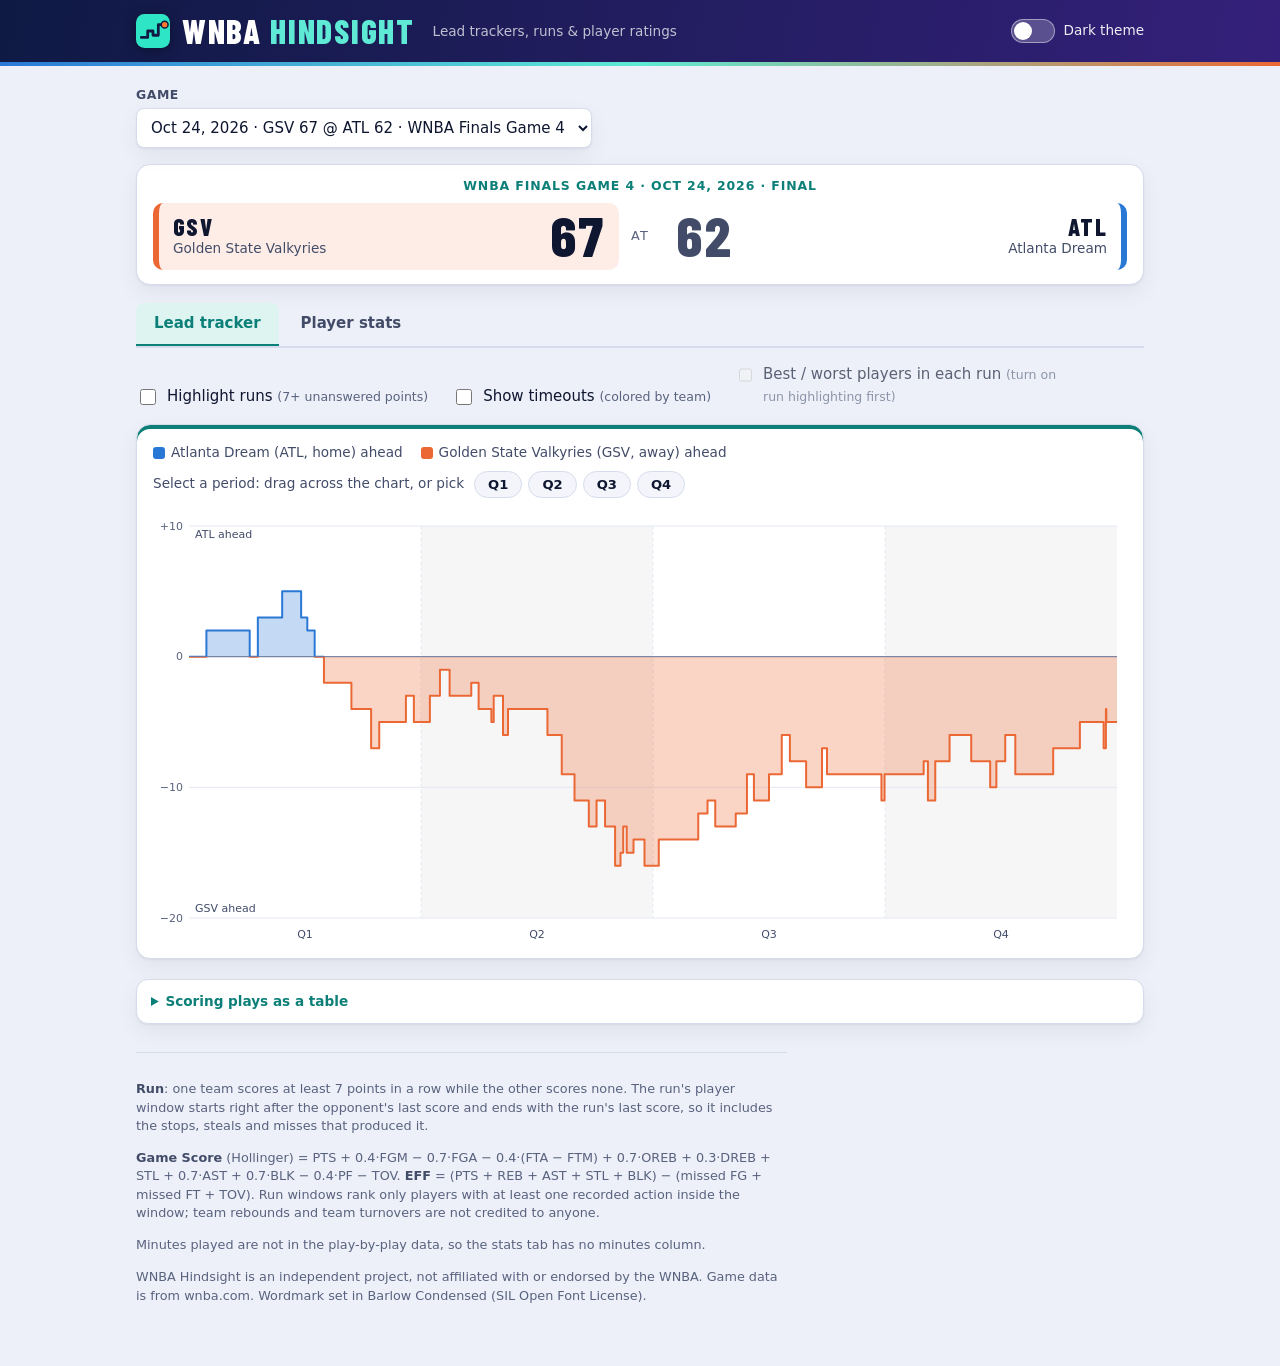
==== commit 7ea15d3d: "Add a Show timeouts option to the lead tracker A checkbox marks each team timeout with a triangle po" ====
--- a/web/index.html
+++ b/web/index.html
@@ -60,6 +60,10 @@
           <span>Highlight runs <small>(7+ unanswered points)</small></span>
         </label>
         <label class="check">
+          <input type="checkbox" id="show-timeouts">
+          <span>Show timeouts <small>(colored by team)</small></span>
+        </label>
+        <label class="check">
           <input type="checkbox" id="show-players" disabled>
           <span>Best / worst players in each run <small id="players-hint">(turn on run highlighting first)</small></span>
         </label>
--- a/web/style.css
+++ b/web/style.css
@@ -202,6 +202,10 @@
 .chart svg { display: block; width: 100%; height: auto; overflow: visible; cursor: crosshair; user-select: none; -webkit-user-select: none; }
 .chart svg.dragging { cursor: ew-resize; }
 .note { margin: 6px 4px 0; color: var(--text-muted); font-size: 0.8rem; }
+.tri.home { color: var(--home); }
+.tri.away { color: var(--away); }
+.to-hit { cursor: pointer; }
+.tt-dot { display: inline-block; width: 9px; height: 9px; border-radius: 2px; margin-right: 6px; }
 
 /* SVG parts */
 .ax-text { fill: var(--text-muted); font-size: 11px; }
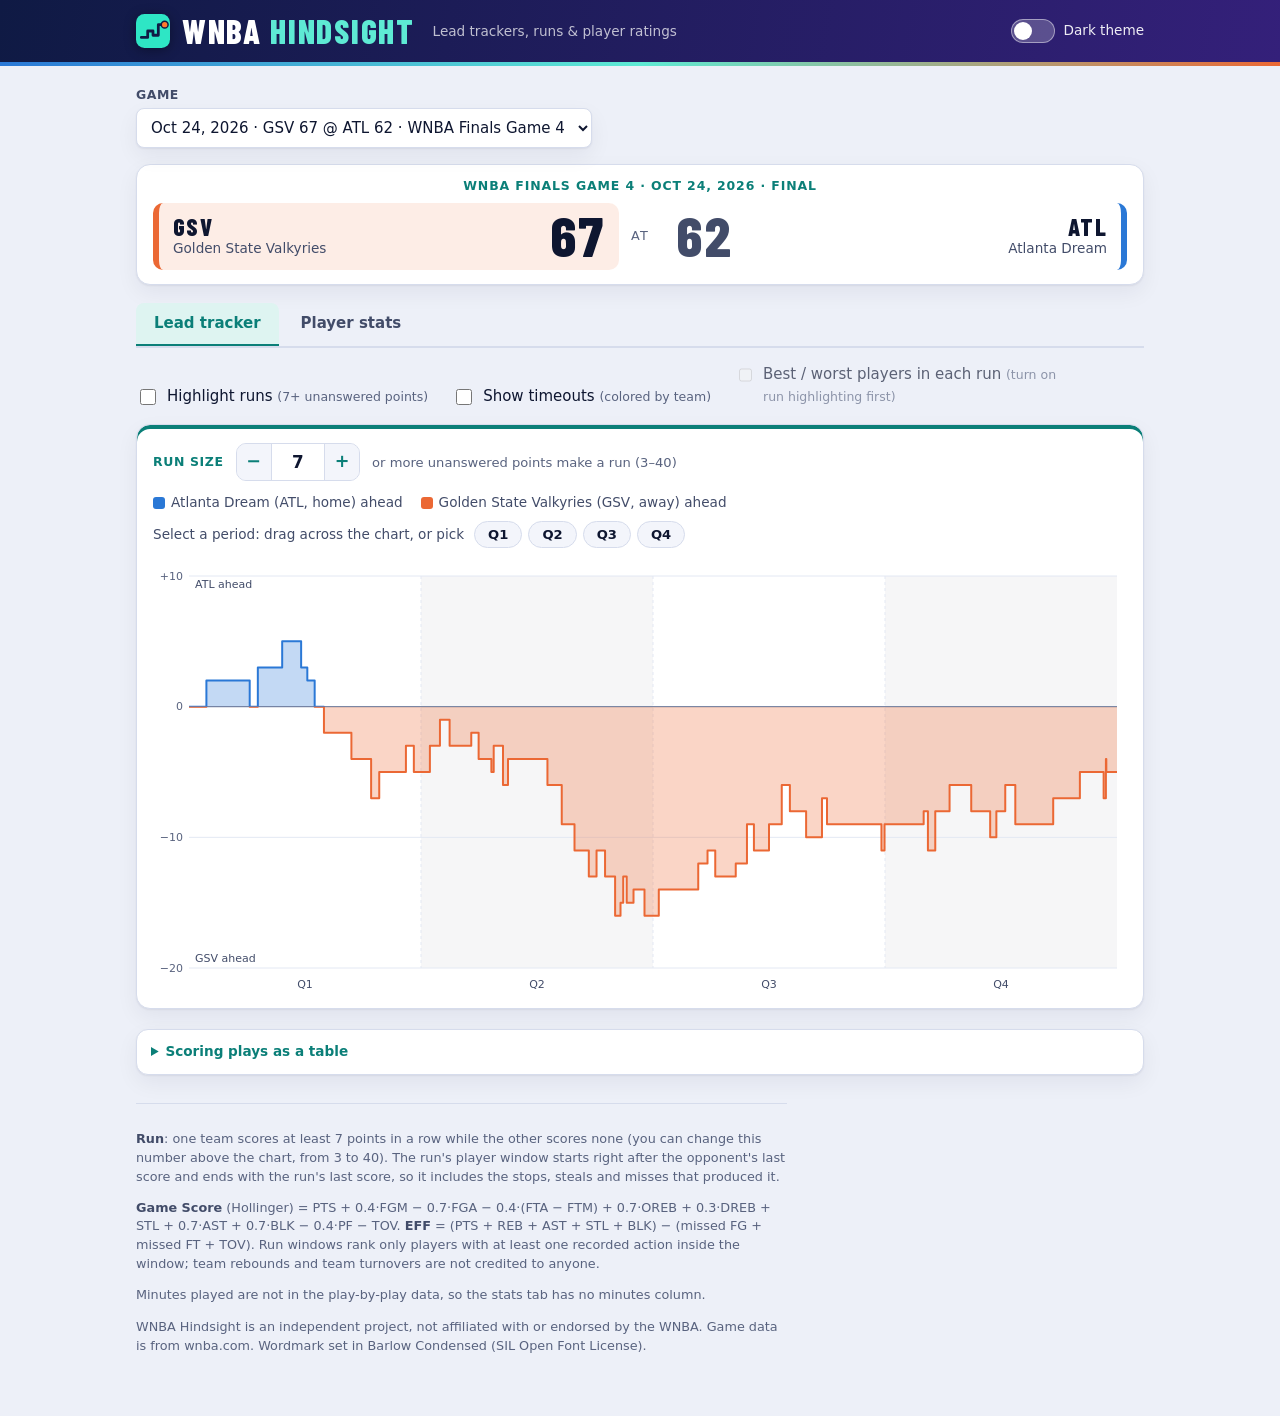
==== commit 12c039c4: "Make the run size user-adjustable (3 to 40, default 7) A "Run size" box on top of the chart sets how" ====
--- a/web/index.html
+++ b/web/index.html
@@ -57,7 +57,7 @@
       <section class="controls" aria-label="Lead tracker options">
         <label class="check">
           <input type="checkbox" id="show-runs">
-          <span>Highlight runs <small>(7+ unanswered points)</small></span>
+          <span>Highlight runs <small>(<span data-run-size>7</span>+ unanswered points)</small></span>
         </label>
         <label class="check">
           <input type="checkbox" id="show-timeouts">
@@ -70,6 +70,15 @@
       </section>
 
       <section class="chart-card" aria-label="Lead tracker chart">
+        <div class="run-setting">
+          <label for="run-size" class="run-setting-label">Run size</label>
+          <div class="stepper">
+            <button type="button" id="run-minus" aria-label="Decrease run size">−</button>
+            <input id="run-size" type="text" inputmode="numeric" pattern="[0-9]*" maxlength="2" autocomplete="off" spellcheck="false" value="7" aria-describedby="run-size-hint">
+            <button type="button" id="run-plus" aria-label="Increase run size">+</button>
+          </div>
+          <span id="run-size-hint" class="run-hint" aria-live="polite">or more unanswered points make a run (3–40)</span>
+        </div>
         <ul class="legend" id="legend" aria-label="Legend"></ul>
         <div class="brush-bar">
           <span class="brush-help">Select a period: drag across the chart, or pick</span>
@@ -95,7 +104,7 @@
     </div>
 
     <footer class="foot">
-      <p><strong>Run</strong>: one team scores at least 7 points in a row while the other scores none. The run's player window starts right after the opponent's last score and ends with the run's last score, so it includes the stops, steals and misses that produced it.</p>
+      <p><strong>Run</strong>: one team scores at least <span data-run-size>7</span> points in a row while the other scores none (you can change this number above the chart, from 3 to 40). The run's player window starts right after the opponent's last score and ends with the run's last score, so it includes the stops, steals and misses that produced it.</p>
       <p><strong>Game Score</strong> (Hollinger) = PTS + 0.4·FGM − 0.7·FGA − 0.4·(FTA − FTM) + 0.7·OREB + 0.3·DREB + STL + 0.7·AST + 0.7·BLK − 0.4·PF − TOV.
          <strong>EFF</strong> = (PTS + REB + AST + STL + BLK) − (missed FG + missed FT + TOV).
          Run windows rank only players with at least one recorded action inside the window; team rebounds and team turnovers are not credited to anyone.</p>
--- a/web/style.css
+++ b/web/style.css
@@ -31,6 +31,7 @@
   --focus: #2a78d6;
   --accent: #0b7f78;      /* brand teal, for text and controls on surfaces */
   --accent-soft: #def4f1;
+  --danger: #b42318;
   --on-accent: #ffffff;
 
   --brand-from: #0f1a44;  /* header gradient */
@@ -56,6 +57,7 @@
   --focus: #6aa6ee;
   --accent: #2dd4bf;
   --accent-soft: #11373a;
+  --danger: #ff8a80;
   --on-accent: #06222a;
 
   --brand-from: #080d24;
@@ -67,7 +69,7 @@
     --surface-0: #0a0f20; --surface-1: #131a30; --surface-2: #1a2342; --border: #283253;
     --text-primary: #eaf0ff; --text-secondary: #b8c3e0; --text-muted: #8f9cc0; --grid: #222b47; --zero: #66728f;
     --home: #3987e5; --away: #d95926; --sel: #9085e9; --focus: #6aa6ee;
-    --accent: #2dd4bf; --accent-soft: #11373a; --on-accent: #06222a;
+    --accent: #2dd4bf; --accent-soft: #11373a; --danger: #ff8a80; --on-accent: #06222a;
     --brand-from: #080d24; --brand-to: #25135a;
   }
 }
@@ -330,3 +332,22 @@
 .foot { margin-top: 28px; padding-top: 14px; border-top: 1px solid var(--border); color: var(--text-muted); font-size: 0.8rem; max-width: 80ch; }
 .foot strong { color: var(--text-secondary); }
 .foot .legal { margin-top: 14px; }
+
+/* Run size box */
+.run-setting { display: flex; flex-wrap: wrap; align-items: center; gap: 6px 12px; margin: 0 4px 12px; }
+.run-setting-label { font-size: 0.78rem; font-weight: 700; letter-spacing: 0.05em; text-transform: uppercase; color: var(--accent); }
+.stepper { display: inline-flex; align-items: stretch; border: 1px solid var(--border); border-radius: 10px; overflow: hidden; background: var(--surface-2); }
+.stepper button {
+  font: inherit; font-size: 1.1rem; font-weight: 700; line-height: 1; width: 34px; border: 0; cursor: pointer;
+  color: var(--accent); background: var(--surface-2);
+}
+.stepper button:hover:not(:disabled) { background: var(--accent-soft); }
+.stepper button:disabled { color: var(--text-muted); opacity: 0.5; cursor: not-allowed; }
+.stepper input {
+  width: 3.4rem; text-align: center; font: inherit; font-size: 1.05rem; font-weight: 800; font-variant-numeric: tabular-nums;
+  color: var(--text-primary); background: var(--surface-1); border: 0; border-left: 1px solid var(--border); border-right: 1px solid var(--border);
+  padding: 6px 4px; outline-offset: -2px;
+}
+.stepper input[aria-invalid="true"] { color: var(--danger); box-shadow: inset 0 -3px 0 var(--danger); }
+.run-hint { color: var(--text-muted); font-size: 0.82rem; }
+.stepper input[aria-invalid="true"] ~ * , .run-setting:has(input[aria-invalid="true"]) .run-hint { color: var(--danger); }
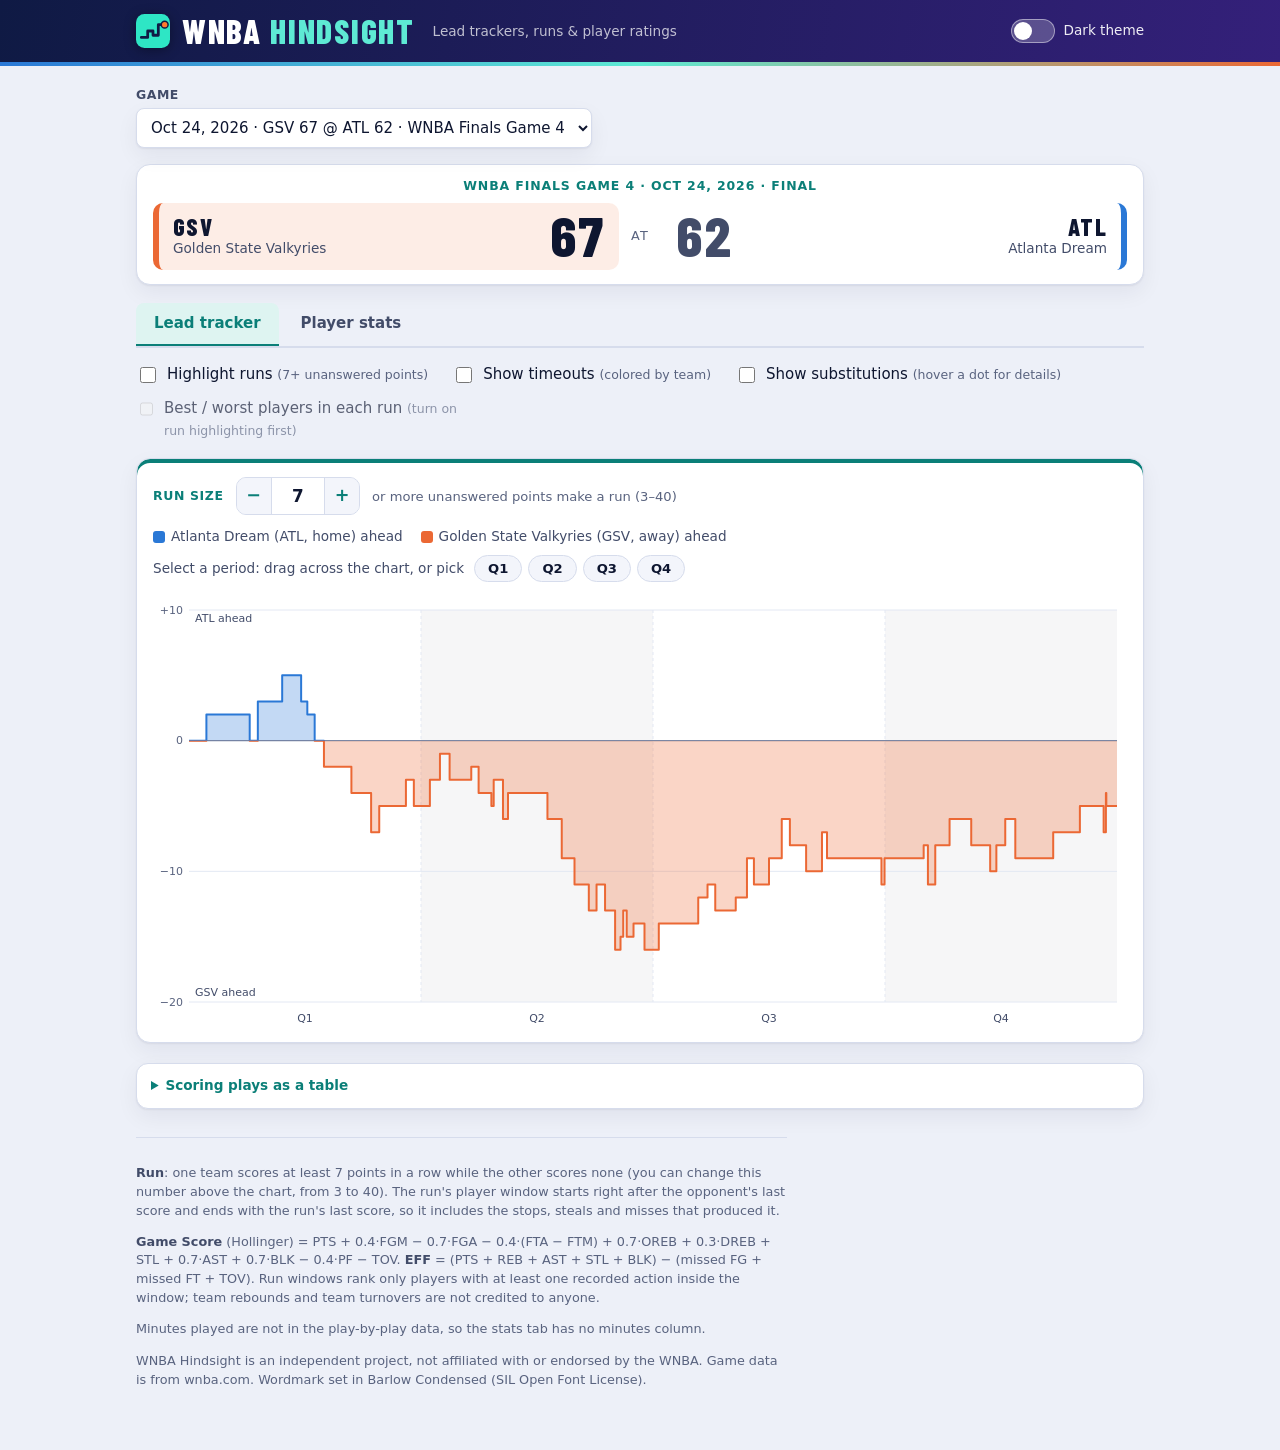
==== commit bfd79bac: "Add a Show substitutions option to the lead tracker One dot per substitution in a lane above (home) " ====
--- a/web/index.html
+++ b/web/index.html
@@ -64,6 +64,10 @@
           <span>Show timeouts <small>(colored by team)</small></span>
         </label>
         <label class="check">
+          <input type="checkbox" id="show-subs">
+          <span>Show substitutions <small>(hover a dot for details)</small></span>
+        </label>
+        <label class="check">
           <input type="checkbox" id="show-players" disabled>
           <span>Best / worst players in each run <small id="players-hint">(turn on run highlighting first)</small></span>
         </label>
--- a/web/style.css
+++ b/web/style.css
@@ -207,6 +207,11 @@
 .tri.home { color: var(--home); }
 .tri.away { color: var(--away); }
 .to-hit { cursor: pointer; }
+.sub-hit { cursor: pointer; }
+.lane-label { font-size: 10px; letter-spacing: 0.04em; }
+.t-tag { color: var(--text-secondary); font-size: 0.72rem; }
+.tooltip .t-rate { margin-top: 4px; font-variant-numeric: tabular-nums; }
+.tooltip .t-rate b { color: var(--accent); }
 .tt-dot { display: inline-block; width: 9px; height: 9px; border-radius: 2px; margin-right: 6px; }
 
 /* SVG parts */
@@ -228,7 +233,7 @@
 g[data-run].active .run-badge { stroke-width: 3; }
 
 .tooltip {
-  position: absolute; z-index: 2; pointer-events: none; min-width: 170px; max-width: 260px;
+  position: absolute; z-index: 2; pointer-events: none; min-width: 190px; max-width: 300px;
   background: var(--surface-1); color: var(--text-primary);
   border: 1px solid var(--border); border-radius: 8px; padding: 8px 10px;
   box-shadow: 0 4px 14px rgba(0, 0, 0, 0.22); font-size: 0.82rem;
@@ -351,3 +356,5 @@
 .stepper input[aria-invalid="true"] { color: var(--danger); box-shadow: inset 0 -3px 0 var(--danger); }
 .run-hint { color: var(--text-muted); font-size: 0.82rem; }
 .stepper input[aria-invalid="true"] ~ * , .run-setting:has(input[aria-invalid="true"]) .run-hint { color: var(--danger); }
+
+#panel-lead > .controls { align-items: flex-start; }
